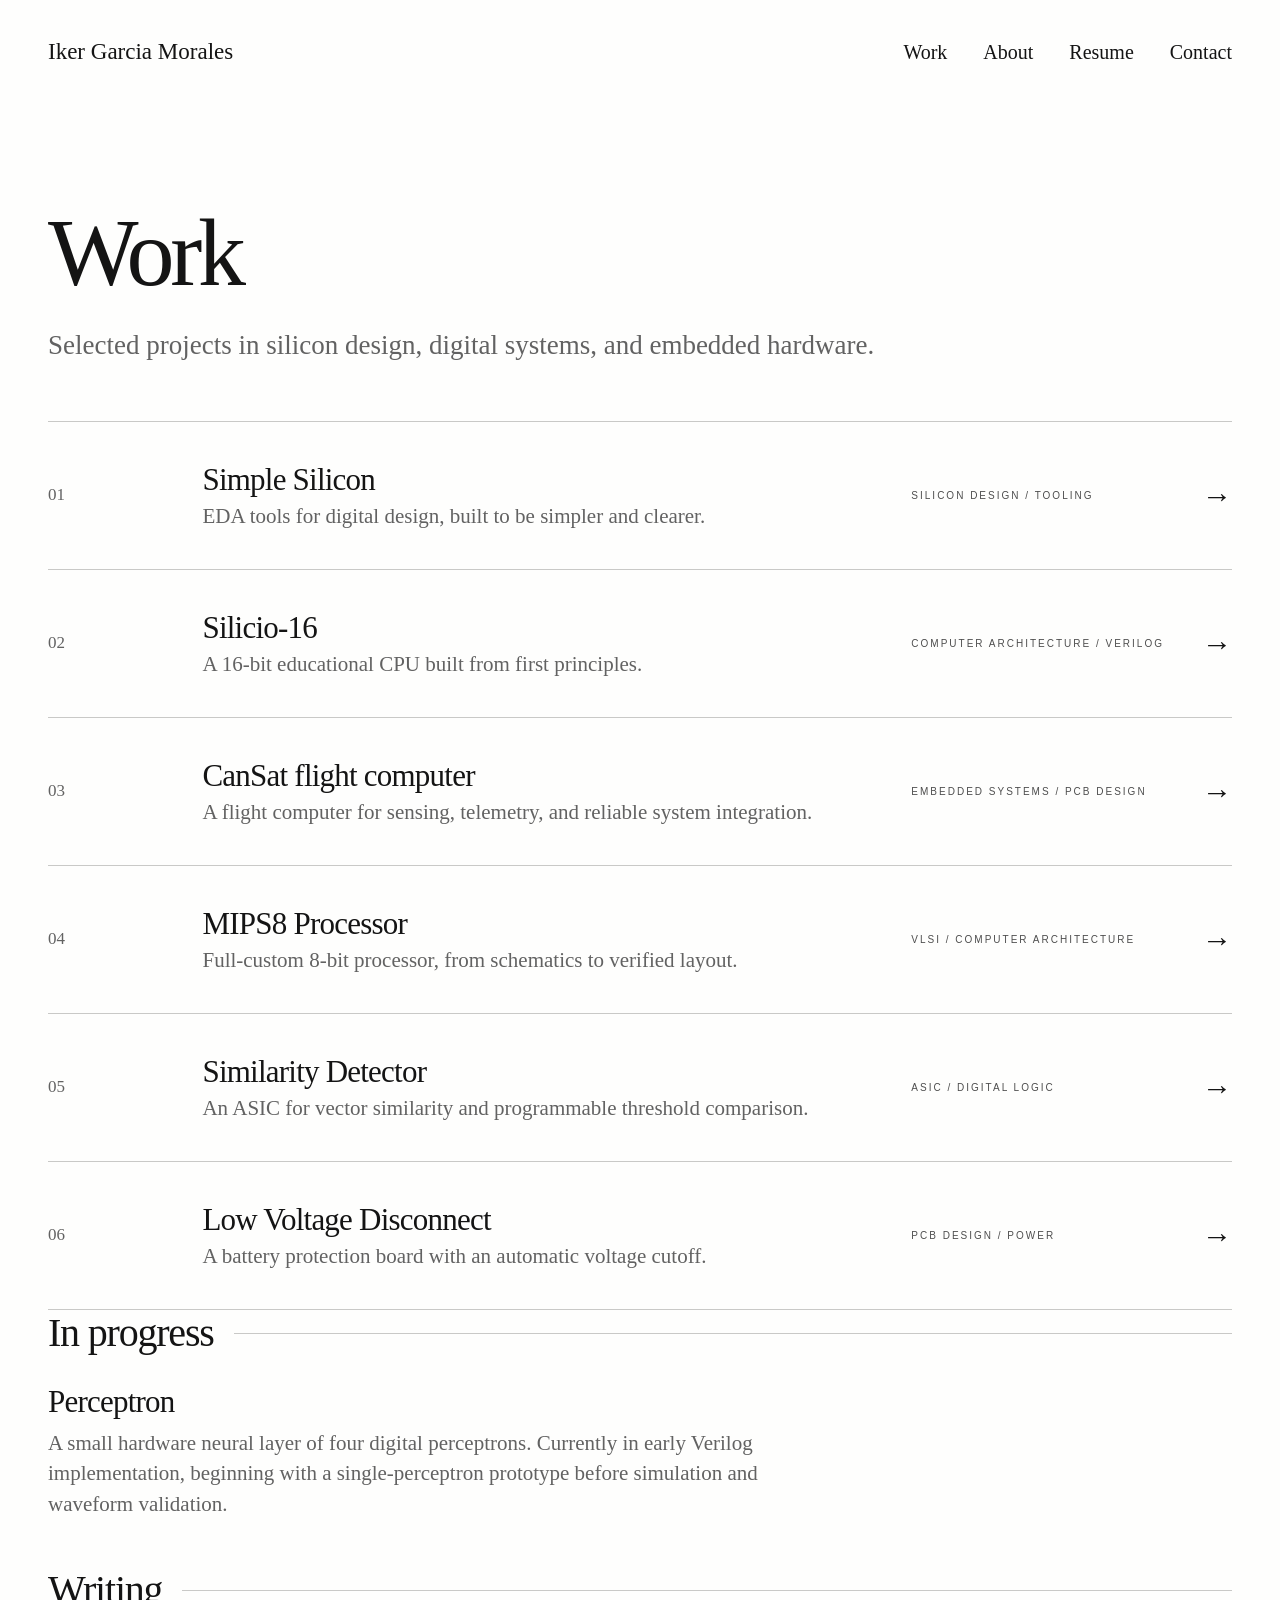
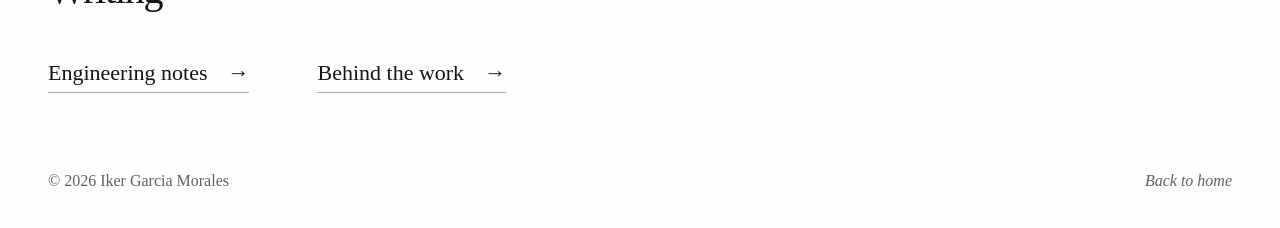
==== projects/index.html @ 311fda61 "Portada update" ====
<!DOCTYPE html>

<html lang="en"><head>
<meta charset="utf-8"/><meta content="width=device-width, initial-scale=1" name="viewport"/>
<title>Work | Iker Garcia Morales</title>
<meta content="Selected engineering projects by Iker Garcia Morales." name="description"/>
<link href="https://ikermora.com/projects/index.html" rel="canonical"/>
<meta content="website" property="og:type"/><meta content="Work | Iker Garcia Morales" property="og:title"/>
<meta content="Selected engineering projects by Iker Garcia Morales." property="og:description"/><meta content="https://ikermora.com/projects/index.html" property="og:url"/>
<meta content="https://ikermora.com/assets/social-preview.png" property="og:image"/><meta content="Silicon design, digital systems, and robotics. Iker Garcia Morales." property="og:image:alt"/>
<meta content="summary_large_image" name="twitter:card"/>
<link href="../assets/favicon-wafer.png" rel="icon" type="image/png"/><link href="../assets/favicon-wafer.png" rel="apple-touch-icon"/>
<link href="../styles.css?v=50" rel="stylesheet"/>
<script defer="" src="../analytics-config.js?v=1"></script><script defer="" src="../analytics.js?v=1"></script>
</head><body>
<a class="skip-link" href="#main">Skip to content</a>
<header class="site-header shell"><a class="brand" href="../">Iker Garcia Morales</a><nav aria-label="Primary navigation"><a href="../#work">Work</a><a href="../#about">About</a><a aria-label="Resume (PDF, opens in a new tab)" href="../files/Iker%27s%20Resume.pdf" rel="noopener" target="_blank">Resume</a><a href="../#contact">Contact</a></nav></header>
<main class="shell" id="main"><section class="page-hero"><h1>Work</h1><p class="hero-intro">Selected projects in silicon design, digital systems, and embedded hardware.</p></section><div class="project-index"><a class="project-row" href="simple-silicon.html"><span class="project-number">01</span><div class="project-label"><h3>Simple Silicon</h3><p>EDA tools for digital design, built to be simpler and clearer.</p></div><span class="project-meta">Silicon design / Tooling</span><span aria-hidden="true" class="row-arrow">→</span></a><a class="project-row" href="silicio-16.html"><span class="project-number">02</span><div class="project-label"><h3>Silicio-16</h3><p>A 16-bit educational CPU built from first principles.</p></div><span class="project-meta">Computer architecture / Verilog</span><span aria-hidden="true" class="row-arrow">→</span></a><a class="project-row" href="cansat-flight-computer.html"><span class="project-number">03</span><div class="project-label"><h3>CanSat flight computer</h3><p>A flight computer for sensing, telemetry, and reliable system integration.</p></div><span class="project-meta">Embedded systems / PCB design</span><span aria-hidden="true" class="row-arrow">→</span></a><a class="project-row" href="mips8-processor.html"><span class="project-number">04</span><div class="project-label"><h3>MIPS8 Processor</h3><p>Full-custom 8-bit processor, from schematics to verified layout.</p></div><span class="project-meta">VLSI / Computer architecture</span><span aria-hidden="true" class="row-arrow">→</span></a><a class="project-row" href="similarity-detector.html"><span class="project-number">05</span><div class="project-label"><h3>Similarity Detector</h3><p>An ASIC for vector similarity and programmable threshold comparison.</p></div><span class="project-meta">ASIC / Digital logic</span><span aria-hidden="true" class="row-arrow">→</span></a><a class="project-row" href="low-voltage-disconnect.html"><span class="project-number">06</span><div class="project-label"><h3>Low Voltage Disconnect</h3><p>A battery protection board with an automatic voltage cutoff.</p></div><span class="project-meta">PCB design / Power</span><span aria-hidden="true" class="row-arrow">→</span></a></div><section class="document-section"><h2 class="rule-heading">In progress</h2><h3>Perceptron</h3><p class="reading-width">A small hardware neural layer of four digital perceptrons. Currently in early Verilog implementation, beginning with a single-perceptron prototype before simulation and waveform validation.</p></section><section class="document-section" id="writing"><h2 class="rule-heading">Writing</h2><div class="hero-actions"><a class="text-link" href="../writing/notes.html">Engineering notes <span aria-hidden="true">→</span></a><a class="text-link" href="../writing/behind-the-work.html">Behind the work <span aria-hidden="true">→</span></a></div></section></main>
<footer class="site-footer shell"><span>© 2026 Iker Garcia Morales</span><a href="../">Back to home</a></footer>
</body></html>
---- styles.css ----
/* A quiet document: one serif, a neutral palette, and a consistent ruled grid. */
:root{color-scheme:light;--paper:#fefefd;--ink:#141414;--muted:#626262;--rule:#c9c9c7;--serif:"Times New Roman",Times,serif;--gutter:48px}
*{box-sizing:border-box}html{scroll-behavior:smooth;scroll-padding-top:32px}body{margin:0;background:var(--paper);color:var(--ink);font-family:var(--serif);font-size:21px;line-height:1.45;-webkit-font-smoothing:antialiased}a{color:inherit;text-decoration:none}a:hover{color:#555}button,input{font:inherit}button,a,input,summary{-webkit-tap-highlight-color:transparent}a:focus-visible,button:focus-visible,input:focus-visible,summary:focus-visible{outline:2px solid var(--ink);outline-offset:6px}::selection{background:#dededb;color:#111}.shell{width:100%;max-width:1536px;margin-inline:auto;padding-inline:var(--gutter)}h1,h2,h3,h4,p,figure,dl{margin:0}h1,h2,h3,h4,strong{font-weight:400}p{color:var(--muted)}p+p{margin-top:20px}img{display:block;max-width:100%;height:auto}button,summary{cursor:pointer}button{background:transparent;border:1px solid var(--rule);color:var(--ink);padding:9px 17px}button:hover{background:#f0f0ed}button:disabled{opacity:.45;cursor:default}.skip-link{position:fixed;top:12px;left:20px;z-index:10;background:var(--paper);padding:10px;transform:translateY(-160%)}.skip-link:focus{transform:none}
.site-header{display:flex;align-items:center;justify-content:space-between;gap:32px;min-height:104px}.brand{font-size:23px;white-space:nowrap}.site-header nav{display:flex;gap:36px;font-size:20px}.site-header nav a{position:relative;padding-block:5px}.site-header nav a:after{content:"";position:absolute;inset:auto 0 2px;height:1px;background:currentColor;transform:scaleX(0);transform-origin:left;transition:transform .18s}.site-header nav a:hover:after,.site-header nav a:focus-visible:after{transform:scaleX(1)}
.hero{padding-block:104px 76px;border-bottom:1px solid var(--rule)}.hero h1{font-size:clamp(66px,7.9vw,120px);line-height:.97;letter-spacing:-.044em;margin-bottom:50px}.hero-intro{font-size:27px;line-height:1.3;max-width:1130px}.principle{font-style:italic;font-size:27px;color:#363636;margin-top:36px}.hero-actions{display:flex;flex-wrap:wrap;gap:30px 68px;margin-top:46px}.text-link{display:inline-flex;align-items:baseline;gap:20px;border-bottom:1px solid #aaa;padding-bottom:4px;font-size:22px;line-height:1.3}.text-link span,.row-arrow{display:inline-block;transition:transform .18s}.text-link:hover span,.project-row:hover .row-arrow{transform:translateX(4px)}
.work-section{padding-top:64px;padding-bottom:72px;border-bottom:1px solid var(--rule)}.display-heading{font-size:clamp(58px,6.8vw,100px);line-height:1.05;letter-spacing:-.045em;margin-bottom:48px}.project-index{border-top:1px solid var(--rule)}.project-row{display:grid;grid-template-columns: minmax(66px,.65fr) minmax(0,3.5fr) minmax(200px,1.35fr) 30px;align-items:center;column-gap:28px;min-height:148px;border-bottom:1px solid var(--rule);padding:30px 0;transition:background .18s}.project-row:hover{background:#f7f7f4;color:var(--ink)}.project-number{font-size:17px;color:var(--muted);font-variant-numeric:tabular-nums}.project-label h3{font-size:31px;letter-spacing:-.025em;line-height:1.2}.project-label p{font-size:21px;line-height:1.35;margin-top:4px}.project-meta{font-family:Arial,Helvetica,sans-serif;font-size:10px;line-height:1.6;letter-spacing:2px;text-transform:uppercase;color:#4e4e4e}.row-arrow{font-size:30px;text-align:right}.work-section>.text-link{margin-top:38px}.about-section{display:grid;grid-template-columns:1fr 2fr;gap:70px;padding-block:66px 76px}.about-copy{max-width:780px;padding-top:10px;font-size:26px;line-height:1.4}.document-section{margin-bottom:48px}.rule-heading{display:flex;align-items:center;gap:20px;font-size:40px;letter-spacing:-.03em;line-height:1.15;margin-bottom:24px}.rule-heading:after{content:"";height:1px;flex:1;background:var(--rule)}.experience-list{display:grid;gap:22px}.experience-row{display:grid;grid-template-columns:210px minmax(250px,1.1fr) minmax(0,1.7fr);gap:28px;align-items:baseline}.experience-row h3{font-size:24px}.experience-row p{font-size:21px}.document-section>h3{font-size:31px;letter-spacing:-.025em;margin-bottom:3px}.contact-list>div{display:grid;grid-template-columns:145px 1fr;gap:24px}.contact-list dt{color:var(--muted)}dd{margin:0}.contact-list a:hover{text-decoration:underline;text-underline-offset:4px}.availability{font-style:italic;margin:28px 0 12px}.contact-section{margin-bottom:80px}.site-footer{display:flex;justify-content:space-between;gap:24px;padding-top:28px;padding-bottom:36px;color:var(--muted);font-size:16px}.site-footer:before{display:none}.site-footer a{font-style:italic}.reading-width{max-width:780px}
/* Project and writing pages share the same document shell. */
.page-hero{padding-block:100px 58px}.page-hero h1{font-size:clamp(64px,7.5vw,112px);letter-spacing:-.045em;line-height:1.02;max-width:1100px}.page-hero .hero-intro{margin-top:26px;max-width:1000px}.eyebrow{font-family:Arial,Helvetica,sans-serif;font-size:11px;letter-spacing:2px;text-transform:uppercase;margin-bottom:24px}.project-links{display:flex;flex-wrap:wrap;gap:20px 40px;margin-top:30px}.project-byline{display:flex;flex-wrap:wrap;gap:36px 80px;margin-top:50px}.project-byline dt{font-size:17px;color:var(--muted);margin-bottom:5px}.lead-figure{margin-bottom:76px}.lead-figure img{width:100%;max-height:700px;object-fit:contain;background:#f3f3f0}.lead-figure:not(.product-figure) img{padding:24px}.lead-figure figcaption,figcaption{font-size:17px;color:var(--muted);margin-top:12px}.case-section{display:grid;grid-template-columns:1fr 2fr;gap:64px;padding-block:38px 48px;border-top:1px solid var(--rule)}.case-section>h2{font-size:37px;letter-spacing:-.025em;line-height:1.1}.case-section>div{min-width:0}.case-section p{max-width:820px}.case-section ul,.case-section ol{padding-left:24px;color:var(--muted)}.case-section li+li{margin-top:6px}details{border-bottom:1px solid var(--rule)}details:first-child{border-top:1px solid var(--rule)}summary{padding:18px 32px 18px 0;font-size:25px;position:relative;list-style:none}summary::-webkit-details-marker{display:none}summary:after{content:"+";position:absolute;right:4px;top:18px;color:var(--muted)}details[open]>summary:after{content:"−"}.detail-copy{padding:4px 0 30px}.detail-copy img{margin-top:24px;object-fit:contain;max-height:660px;width:100%}.detail-copy h3{font-size:26px;margin-block:20px 12px}pre{font-family:monospace;font-size:14px;white-space:pre-wrap;overflow-wrap:anywhere;padding:22px;background:#f3f3f0}.project-facts dl>div{display:grid;grid-template-columns:150px 1fr;gap:24px;margin-bottom:20px}.project-facts dt{color:var(--muted)}.project-facts a{border-bottom:1px solid var(--rule);overflow-wrap:anywhere}.gallery-section{margin-block:36px 70px}.project-gallery{display:grid;grid-template-columns:1fr 1fr;gap:40px}.project-gallery img{width:100%;height:400px;object-fit:contain;background:#f3f3f0}.project-gallery-more{display:contents}.project-gallery figure{min-width:0}.product-workflow{display:flex;justify-content:space-between;gap:12px;padding-block:26px;margin-top:28px;border-block:1px solid var(--rule);font-size:24px}.silicio-spec-grid,.silicio-roadmap-grid{display:grid;grid-template-columns:1fr 1fr;gap:18px;margin-bottom:32px}.silicio-spec-grid>div,.silicio-roadmap-grid>div{display:flex;flex-direction:column}.silicio-spec-grid span,.silicio-roadmap-grid span{color:var(--muted);font-size:17px}.silicio-datapath-figure{margin-bottom:32px}.status-badge{font-size:15px;color:var(--muted)}.back-link{border-top:1px solid var(--rule);padding:30px 0 60px}.essay-body{max-width:850px;margin-left:auto;padding-bottom:80px}.essay-entry{padding:28px 0;border-top:1px solid var(--rule)}.essay-entry h2{font-size:32px;line-height:1.2;margin-bottom:18px}
/* Optional demonstrations: monochrome controls, readable outputs, no decorative chrome. */
.interactive-demo{padding-block:40px 64px;border-top:1px solid var(--rule)}.interactive-demo h2{font-size:40px;letter-spacing:-.03em}.interactive-demo h3{font-size:25px}.section-heading{margin-bottom:30px}.section-heading p{max-width:850px;margin-top:12px}.bit-controls,.logic-flow,.mips-demo,.cutoff-demo{display:flex;flex-wrap:wrap;gap:36px}.bit-controls>div{min-width:240px}.bit-row{display:flex;gap:5px;margin-top:12px}.bit-toggle{font-family:monospace;padding:8px 10px;font-size:17px}.bit-toggle[aria-pressed=true]{background:#222;color:white}.logic-flow{margin-top:32px;align-items:center}.logic-node{display:flex;flex-direction:column;gap:10px}.logic-node strong{font-family:monospace;font-size:25px}.logic-wire{height:1px;width:60px;background:var(--rule)}.threshold-control{display:flex;flex-direction:column;gap:10px}.threshold-control input{width:200px}input[type=range]{accent-color:#222;max-width:100%}.mips-program{flex:1;min-width:260px}.mips-stage{flex:2;min-width:280px}.mips-instruction-list{padding-left:28px;font-family:monospace;font-size:17px;line-height:2}.is-current,.is-active,.is-written{background:#e8e8e4;color:#111}.mips-stage-top,.register-grid,.telemetry-grid{display:grid;grid-template-columns:repeat(3,minmax(0,1fr));gap:22px}.mips-stage-top span,.telemetry-card>span{display:block;color:var(--muted);font-size:17px}.mips-stage-top strong,.telemetry-card strong{font-size:23px}.mips-datapath{display:flex;flex-wrap:wrap;align-items:center;gap:12px;padding-block:24px;font-size:17px}.register-file{margin-block:20px}.register-grid{grid-template-columns:repeat(4,minmax(0,1fr));margin-top:15px}.register-grid>div{display:flex;justify-content:space-between;gap:10px;border-bottom:1px solid var(--rule);padding:9px}.register-grid strong{font-family:monospace}.mips-controls,.auto-controls,.mission-actions{display:flex;flex-wrap:wrap;gap:14px;margin-top:24px}.mips-note{margin-block:20px}.cutoff-demo>div{flex:1;min-width:240px}.voltage-panel{display:flex;flex-direction:column;gap:16px}.voltage-panel>strong{font-size:36px}.circuit-visual{display:flex;align-items:center;justify-content:center;gap:16px}.battery-shell{width:60px;height:110px;border:1px solid #555;position:relative}.battery-fill{position:absolute;bottom:0;width:100%;background:#deded8}.battery-shell>span{position:relative;font-size:16px;display:block;padding-top:42px;text-align:center}.circuit-path{display:flex;align-items:center}.circuit-path>span{width:25px;height:1px;background:#555}.relay-switch{transform:rotate(-25deg);transform-origin:left}.is-connected .relay-switch{transform:none}.bulb{width:32px;height:32px;border:1px solid #555;border-radius:50%}.is-connected .bulb{background:#777}.status-card dl>div{display:flex;justify-content:space-between;gap:15px;margin-bottom:10px}.status-card p{font-size:18px;margin-top:20px}.mission-demo{display:grid;grid-template-columns:1fr 1fr;gap:40px}.mission-panel p{max-width:520px;margin-top:14px}.mission-visual{height:260px;position:relative;border-block:1px solid var(--rule)}.drone-line{font-size:16px;color:var(--muted);padding:8px}.altitude-track{position:absolute;inset:34px auto 10px 12px;display:flex;flex-direction:column;justify-content:space-between;font-size:14px;color:var(--muted)}.cansat-marker{position:absolute;left:55%;top:var(--cansat-y,88%)}.cansat-body{display:block;width:16px;height:22px;background:#444}.telemetry-grid{grid-column:1/-1;grid-template-columns:repeat(4,minmax(0,1fr))}.telemetry-card{border-top:1px solid var(--rule);padding-top:12px}.demo-label{font-size:17px;color:var(--muted)}
@media(min-width:1600px){.hero{padding-top:120px}}
@media(max-width:1100px){:root{--gutter:36px}.desktop-break{display:none}.hero h1{font-size:clamp(70px,9vw,105px)}.project-row{grid-template-columns:50px minmax(0,1fr) 210px 28px;gap:20px}.project-label h3{font-size:28px}.project-meta{font-size:9px;letter-spacing:1.5px}.experience-row{grid-template-columns:175px 1fr 1.2fr;gap:20px}.experience-row h3{font-size:22px}.experience-row p{font-size:19px}.about-section,.case-section{gap:40px}.hero-intro{font-size:25px}}
@media(max-width:760px){:root{--gutter:24px}body{font-size:19px}.site-header{align-items:flex-start;flex-direction:column;gap:17px;padding-top:26px;padding-bottom:15px;min-height:0}.brand{font-size:22px}.site-header nav{gap:28px;font-size:18px}.hero{padding-top:67px;padding-bottom:52px}.hero h1{font-size:clamp(48px,10.5vw,80px);line-height:1.02;letter-spacing:-.045em;margin-bottom:32px}.hero-intro{font-size:22px;line-height:1.4}.principle{font-size:22px;margin-top:26px;max-width:310px}.hero-actions{gap:26px 36px;margin-top:32px}.text-link{font-size:20px;gap:15px}.work-section{padding-block:42px 46px}.display-heading{font-size:58px;margin-bottom:32px}.project-row{grid-template-columns:30px minmax(0,1fr) 22px;gap:10px 16px;padding-block:25px;min-height:0}.project-number{align-self:start;padding-top:5px;font-size:15px}.project-label h3{font-size:27px}.project-label p{font-size:19px}.project-meta{grid-column:2;grid-row:2;font-size:9px;letter-spacing:1.5px}.row-arrow{grid-column:3;grid-row:1;font-size:26px}.about-section{display:block;padding-block:44px 52px}.about-section .display-heading{margin-bottom:24px}.about-copy{font-size:23px;padding:0}.document-section{margin-bottom:38px}.rule-heading{font-size:33px;gap:16px;margin-bottom:22px}.experience-list{gap:28px}.experience-row{grid-template-columns:1fr;gap:5px}.experience-row .date{font-size:17px}.experience-row h3{font-size:24px}.experience-row p+p{margin-top:0}.document-section>h3{font-size:27px}.contact-list>div{grid-template-columns:80px minmax(0,1fr);gap:12px;margin-bottom:4px}.contact-list dd{overflow-wrap:anywhere}.contact-section{margin-bottom:50px}.site-footer{font-size:14px;flex-direction:column;gap:10px;padding-bottom:26px}.page-hero{padding-block:60px 40px}.page-hero h1{font-size:clamp(48px,10.8vw,76px);overflow-wrap:anywhere}.page-hero .hero-intro{margin-top:20px}.project-links{gap:20px 28px}.project-byline{gap:24px 40px;margin-top:34px;font-size:19px}.lead-figure{margin-bottom:44px}.lead-figure:not(.product-figure) img{padding:12px}.case-section{grid-template-columns:1fr;gap:24px;padding-block:28px 38px}.case-section>h2{font-size:32px}.case-section p{font-size:20px}.project-gallery{grid-template-columns:1fr;gap:32px}.project-gallery img{height:auto;max-height:500px}.project-facts dl>div{grid-template-columns:1fr;gap:4px}summary{font-size:23px}.product-workflow{font-size:20px}.essay-body{padding-bottom:40px}.essay-entry h2{font-size:29px}.interactive-demo h2{font-size:34px}.mission-demo{grid-template-columns:1fr}.telemetry-grid{grid-template-columns:repeat(2,minmax(0,1fr))}.mips-stage-top{grid-template-columns:1fr}.mips-stage{min-width:0;width:100%}.bit-controls,.logic-flow{gap:24px}.logic-wire{width:20px}.logic-node strong{font-size:20px}.silicio-spec-grid,.silicio-roadmap-grid{grid-template-columns:1fr 1fr;font-size:18px}}
@media(prefers-reduced-motion:reduce){html{scroll-behavior:auto}*,*:before,*:after{transition:none!important;animation:none!important}}

/* Project demo refinements */
.mips-datapath .mips-stage{flex:0 1 auto;min-width:0;overflow-wrap:anywhere}
.mips-status-grid{display:grid;grid-template-columns:repeat(3,minmax(0,1fr));gap:22px}
.mips-status-grid span{display:block;color:var(--muted);font-size:17px}
.mips-status-grid strong{font-size:22px;overflow-wrap:anywhere}
.mips-register-grid{display:grid;grid-template-columns:repeat(4,minmax(0,1fr));gap:22px;margin-top:15px}
.mips-register-grid>div{display:flex;justify-content:space-between;gap:10px;border-bottom:1px solid var(--rule);padding:9px}
.mips-register-grid strong{font-family:monospace}
.mips-demo-actions{display:flex;flex-wrap:wrap;gap:14px;margin-top:24px}
.silicio-datapath-figure{margin:30px 0}
.silicio-datapath-figure img{width:100%;max-height:700px;object-fit:contain;background:#f3f3f0}
.case-roadmap>div{display:grid;grid-template-columns:minmax(0,1fr) auto;gap:24px;padding:10px 0;border-bottom:1px solid var(--rule)}
.case-roadmap span{color:var(--muted)}
.case-roadmap strong{font-size:17px}
.case-roadmap .is-current{background:#f1f1ee;padding-inline:10px}
@media(max-width:760px){.mips-status-grid{grid-template-columns:1fr}.mips-datapath{gap:8px}.mips-datapath .mips-stage{width:auto;max-width:100%;font-size:14px}.mips-register-grid{grid-template-columns:repeat(2,minmax(0,1fr));gap:12px}}
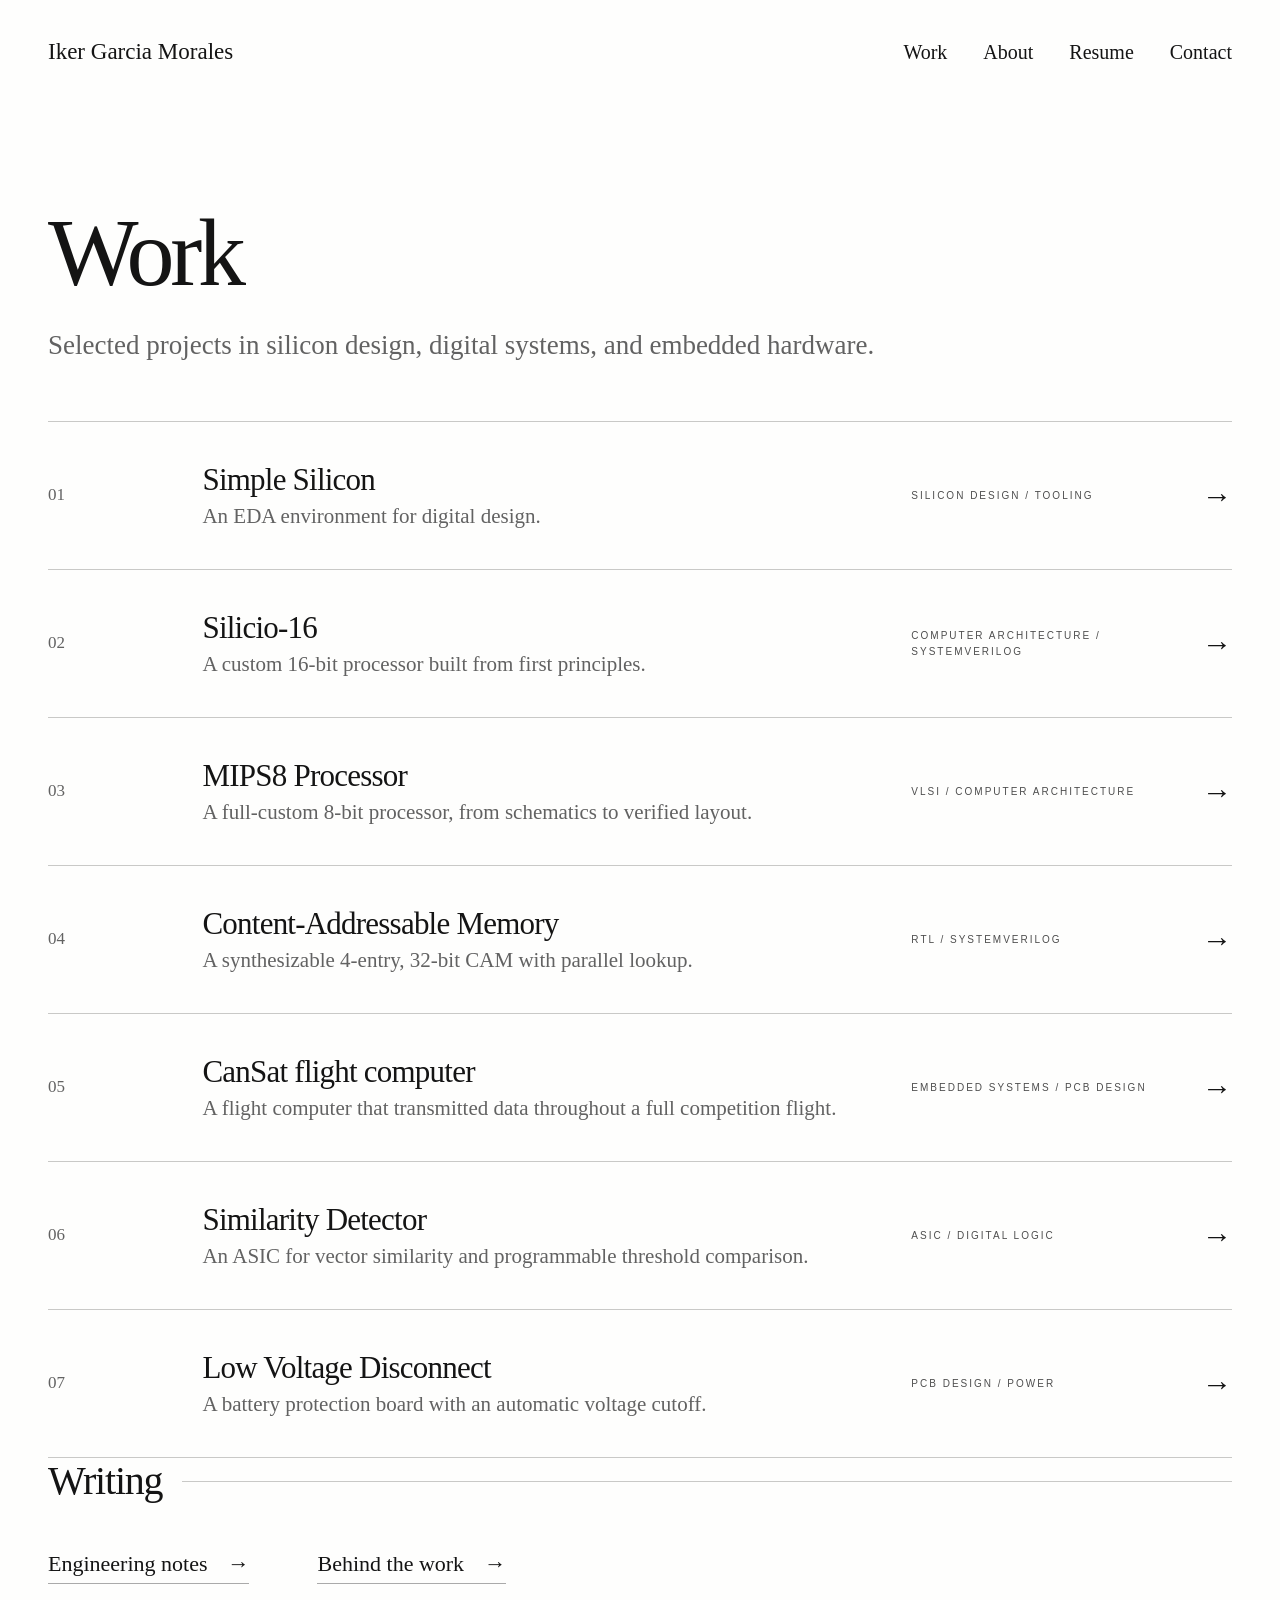
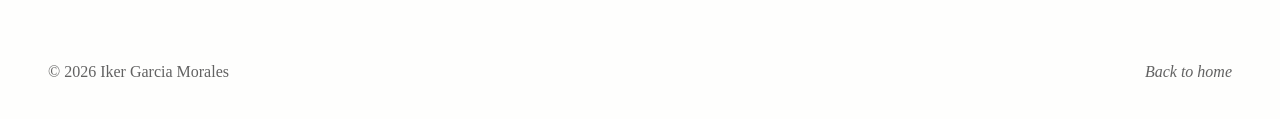
==== commit 2c6cc019: "Update" ====
--- a/projects/index.html
+++ b/projects/index.html
@@ -10,11 +10,11 @@
 <meta content="https://ikermora.com/assets/social-preview.png" property="og:image"/><meta content="Silicon design, digital systems, and robotics. Iker Garcia Morales." property="og:image:alt"/>
 <meta content="summary_large_image" name="twitter:card"/>
 <link href="../assets/favicon-wafer.png" rel="icon" type="image/png"/><link href="../assets/favicon-wafer.png" rel="apple-touch-icon"/>
-<link href="../styles.css?v=50" rel="stylesheet"/>
+<link href="../styles.css?v=51" rel="stylesheet"/>
 <script defer="" src="../analytics-config.js?v=1"></script><script defer="" src="../analytics.js?v=1"></script>
 </head><body>
-<a class="skip-link" href="#main">Skip to content</a>
-<header class="site-header shell"><a class="brand" href="../">Iker Garcia Morales</a><nav aria-label="Primary navigation"><a href="../#work">Work</a><a href="../#about">About</a><a aria-label="Resume (PDF, opens in a new tab)" href="../files/Iker%27s%20Resume.pdf" rel="noopener" target="_blank">Resume</a><a href="../#contact">Contact</a></nav></header>
-<main class="shell" id="main"><section class="page-hero"><h1>Work</h1><p class="hero-intro">Selected projects in silicon design, digital systems, and embedded hardware.</p></section><div class="project-index"><a class="project-row" href="simple-silicon.html"><span class="project-number">01</span><div class="project-label"><h3>Simple Silicon</h3><p>EDA tools for digital design, built to be simpler and clearer.</p></div><span class="project-meta">Silicon design / Tooling</span><span aria-hidden="true" class="row-arrow">→</span></a><a class="project-row" href="silicio-16.html"><span class="project-number">02</span><div class="project-label"><h3>Silicio-16</h3><p>A 16-bit educational CPU built from first principles.</p></div><span class="project-meta">Computer architecture / Verilog</span><span aria-hidden="true" class="row-arrow">→</span></a><a class="project-row" href="cansat-flight-computer.html"><span class="project-number">03</span><div class="project-label"><h3>CanSat flight computer</h3><p>A flight computer for sensing, telemetry, and reliable system integration.</p></div><span class="project-meta">Embedded systems / PCB design</span><span aria-hidden="true" class="row-arrow">→</span></a><a class="project-row" href="mips8-processor.html"><span class="project-number">04</span><div class="project-label"><h3>MIPS8 Processor</h3><p>Full-custom 8-bit processor, from schematics to verified layout.</p></div><span class="project-meta">VLSI / Computer architecture</span><span aria-hidden="true" class="row-arrow">→</span></a><a class="project-row" href="similarity-detector.html"><span class="project-number">05</span><div class="project-label"><h3>Similarity Detector</h3><p>An ASIC for vector similarity and programmable threshold comparison.</p></div><span class="project-meta">ASIC / Digital logic</span><span aria-hidden="true" class="row-arrow">→</span></a><a class="project-row" href="low-voltage-disconnect.html"><span class="project-number">06</span><div class="project-label"><h3>Low Voltage Disconnect</h3><p>A battery protection board with an automatic voltage cutoff.</p></div><span class="project-meta">PCB design / Power</span><span aria-hidden="true" class="row-arrow">→</span></a></div><section class="document-section"><h2 class="rule-heading">In progress</h2><h3>Perceptron</h3><p class="reading-width">A small hardware neural layer of four digital perceptrons. Currently in early Verilog implementation, beginning with a single-perceptron prototype before simulation and waveform validation.</p></section><section class="document-section" id="writing"><h2 class="rule-heading">Writing</h2><div class="hero-actions"><a class="text-link" href="../writing/notes.html">Engineering notes <span aria-hidden="true">→</span></a><a class="text-link" href="../writing/behind-the-work.html">Behind the work <span aria-hidden="true">→</span></a></div></section></main>
+<a class="skip-link" href="?section=main">Skip to content</a>
+<header class="site-header shell"><a class="brand" href="../">Iker Garcia Morales</a><nav aria-label="Primary navigation"><a href="../?section=work">Work</a><a href="../?section=about">About</a><a aria-label="Resume (PDF, opens in a new tab)" href="../files/Iker%27s%20Resume.pdf" rel="noopener" target="_blank">Resume</a><a href="../?section=contact">Contact</a></nav></header>
+<main class="shell" id="main"><section class="page-hero"><h1>Work</h1><p class="hero-intro">Selected projects in silicon design, digital systems, and embedded hardware.</p></section><div class="project-index"><a class="project-row" href="https://simplesilicon.app" rel="noopener noreferrer" target="_blank"><span class="project-number">01</span><div class="project-label"><h3>Simple Silicon</h3><p>An EDA environment for digital design.</p></div><span class="project-meta">Silicon design / Tooling</span><span aria-hidden="true" class="row-arrow">→</span></a><a class="project-row" href="silicio-16.html"><span class="project-number">02</span><div class="project-label"><h3>Silicio-16</h3><p>A custom 16-bit processor built from first principles.</p></div><span class="project-meta">Computer architecture / SystemVerilog</span><span aria-hidden="true" class="row-arrow">→</span></a><a class="project-row" href="mips8-processor.html"><span class="project-number">03</span><div class="project-label"><h3>MIPS8 Processor</h3><p>A full-custom 8-bit processor, from schematics to verified layout.</p></div><span class="project-meta">VLSI / Computer architecture</span><span aria-hidden="true" class="row-arrow">→</span></a><a class="project-row" href="content-addressable-memory.html"><span class="project-number">04</span><div class="project-label"><h3>Content-Addressable Memory</h3><p>A synthesizable 4-entry, 32-bit CAM with parallel lookup.</p></div><span class="project-meta">RTL / SystemVerilog</span><span aria-hidden="true" class="row-arrow">→</span></a><a class="project-row" href="cansat-flight-computer.html"><span class="project-number">05</span><div class="project-label"><h3>CanSat flight computer</h3><p>A flight computer that transmitted data throughout a full competition flight.</p></div><span class="project-meta">Embedded systems / PCB design</span><span aria-hidden="true" class="row-arrow">→</span></a><a class="project-row" href="similarity-detector.html"><span class="project-number">06</span><div class="project-label"><h3>Similarity Detector</h3><p>An ASIC for vector similarity and programmable threshold comparison.</p></div><span class="project-meta">ASIC / Digital logic</span><span aria-hidden="true" class="row-arrow">→</span></a><a class="project-row" href="low-voltage-disconnect.html"><span class="project-number">07</span><div class="project-label"><h3>Low Voltage Disconnect</h3><p>A battery protection board with an automatic voltage cutoff.</p></div><span class="project-meta">PCB design / Power</span><span aria-hidden="true" class="row-arrow">→</span></a></div><section class="document-section" id="writing"><h2 class="rule-heading">Writing</h2><div class="hero-actions"><a class="text-link" href="../writing/notes.html">Engineering notes <span aria-hidden="true">→</span></a><a class="text-link" href="../writing/behind-the-work.html">Behind the work <span aria-hidden="true">→</span></a></div></section></main>
 <footer class="site-footer shell"><span>© 2026 Iker Garcia Morales</span><a href="../">Back to home</a></footer>
-</body></html>+<script defer="" src="../script.js?v=51"></script></body></html>
--- a/styles.css
+++ b/styles.css
@@ -5,7 +5,7 @@
 .hero{padding-block:104px 76px;border-bottom:1px solid var(--rule)}.hero h1{font-size:clamp(66px,7.9vw,120px);line-height:.97;letter-spacing:-.044em;margin-bottom:50px}.hero-intro{font-size:27px;line-height:1.3;max-width:1130px}.principle{font-style:italic;font-size:27px;color:#363636;margin-top:36px}.hero-actions{display:flex;flex-wrap:wrap;gap:30px 68px;margin-top:46px}.text-link{display:inline-flex;align-items:baseline;gap:20px;border-bottom:1px solid #aaa;padding-bottom:4px;font-size:22px;line-height:1.3}.text-link span,.row-arrow{display:inline-block;transition:transform .18s}.text-link:hover span,.project-row:hover .row-arrow{transform:translateX(4px)}
 .work-section{padding-top:64px;padding-bottom:72px;border-bottom:1px solid var(--rule)}.display-heading{font-size:clamp(58px,6.8vw,100px);line-height:1.05;letter-spacing:-.045em;margin-bottom:48px}.project-index{border-top:1px solid var(--rule)}.project-row{display:grid;grid-template-columns: minmax(66px,.65fr) minmax(0,3.5fr) minmax(200px,1.35fr) 30px;align-items:center;column-gap:28px;min-height:148px;border-bottom:1px solid var(--rule);padding:30px 0;transition:background .18s}.project-row:hover{background:#f7f7f4;color:var(--ink)}.project-number{font-size:17px;color:var(--muted);font-variant-numeric:tabular-nums}.project-label h3{font-size:31px;letter-spacing:-.025em;line-height:1.2}.project-label p{font-size:21px;line-height:1.35;margin-top:4px}.project-meta{font-family:Arial,Helvetica,sans-serif;font-size:10px;line-height:1.6;letter-spacing:2px;text-transform:uppercase;color:#4e4e4e}.row-arrow{font-size:30px;text-align:right}.work-section>.text-link{margin-top:38px}.about-section{display:grid;grid-template-columns:1fr 2fr;gap:70px;padding-block:66px 76px}.about-copy{max-width:780px;padding-top:10px;font-size:26px;line-height:1.4}.document-section{margin-bottom:48px}.rule-heading{display:flex;align-items:center;gap:20px;font-size:40px;letter-spacing:-.03em;line-height:1.15;margin-bottom:24px}.rule-heading:after{content:"";height:1px;flex:1;background:var(--rule)}.experience-list{display:grid;gap:22px}.experience-row{display:grid;grid-template-columns:210px minmax(250px,1.1fr) minmax(0,1.7fr);gap:28px;align-items:baseline}.experience-row h3{font-size:24px}.experience-row p{font-size:21px}.document-section>h3{font-size:31px;letter-spacing:-.025em;margin-bottom:3px}.contact-list>div{display:grid;grid-template-columns:145px 1fr;gap:24px}.contact-list dt{color:var(--muted)}dd{margin:0}.contact-list a:hover{text-decoration:underline;text-underline-offset:4px}.availability{font-style:italic;margin:28px 0 12px}.contact-section{margin-bottom:80px}.site-footer{display:flex;justify-content:space-between;gap:24px;padding-top:28px;padding-bottom:36px;color:var(--muted);font-size:16px}.site-footer:before{display:none}.site-footer a{font-style:italic}.reading-width{max-width:780px}
 /* Project and writing pages share the same document shell. */
-.page-hero{padding-block:100px 58px}.page-hero h1{font-size:clamp(64px,7.5vw,112px);letter-spacing:-.045em;line-height:1.02;max-width:1100px}.page-hero .hero-intro{margin-top:26px;max-width:1000px}.eyebrow{font-family:Arial,Helvetica,sans-serif;font-size:11px;letter-spacing:2px;text-transform:uppercase;margin-bottom:24px}.project-links{display:flex;flex-wrap:wrap;gap:20px 40px;margin-top:30px}.project-byline{display:flex;flex-wrap:wrap;gap:36px 80px;margin-top:50px}.project-byline dt{font-size:17px;color:var(--muted);margin-bottom:5px}.lead-figure{margin-bottom:76px}.lead-figure img{width:100%;max-height:700px;object-fit:contain;background:#f3f3f0}.lead-figure:not(.product-figure) img{padding:24px}.lead-figure figcaption,figcaption{font-size:17px;color:var(--muted);margin-top:12px}.case-section{display:grid;grid-template-columns:1fr 2fr;gap:64px;padding-block:38px 48px;border-top:1px solid var(--rule)}.case-section>h2{font-size:37px;letter-spacing:-.025em;line-height:1.1}.case-section>div{min-width:0}.case-section p{max-width:820px}.case-section ul,.case-section ol{padding-left:24px;color:var(--muted)}.case-section li+li{margin-top:6px}details{border-bottom:1px solid var(--rule)}details:first-child{border-top:1px solid var(--rule)}summary{padding:18px 32px 18px 0;font-size:25px;position:relative;list-style:none}summary::-webkit-details-marker{display:none}summary:after{content:"+";position:absolute;right:4px;top:18px;color:var(--muted)}details[open]>summary:after{content:"−"}.detail-copy{padding:4px 0 30px}.detail-copy img{margin-top:24px;object-fit:contain;max-height:660px;width:100%}.detail-copy h3{font-size:26px;margin-block:20px 12px}pre{font-family:monospace;font-size:14px;white-space:pre-wrap;overflow-wrap:anywhere;padding:22px;background:#f3f3f0}.project-facts dl>div{display:grid;grid-template-columns:150px 1fr;gap:24px;margin-bottom:20px}.project-facts dt{color:var(--muted)}.project-facts a{border-bottom:1px solid var(--rule);overflow-wrap:anywhere}.gallery-section{margin-block:36px 70px}.project-gallery{display:grid;grid-template-columns:1fr 1fr;gap:40px}.project-gallery img{width:100%;height:400px;object-fit:contain;background:#f3f3f0}.project-gallery-more{display:contents}.project-gallery figure{min-width:0}.product-workflow{display:flex;justify-content:space-between;gap:12px;padding-block:26px;margin-top:28px;border-block:1px solid var(--rule);font-size:24px}.silicio-spec-grid,.silicio-roadmap-grid{display:grid;grid-template-columns:1fr 1fr;gap:18px;margin-bottom:32px}.silicio-spec-grid>div,.silicio-roadmap-grid>div{display:flex;flex-direction:column}.silicio-spec-grid span,.silicio-roadmap-grid span{color:var(--muted);font-size:17px}.silicio-datapath-figure{margin-bottom:32px}.status-badge{font-size:15px;color:var(--muted)}.back-link{border-top:1px solid var(--rule);padding:30px 0 60px}.essay-body{max-width:850px;margin-left:auto;padding-bottom:80px}.essay-entry{padding:28px 0;border-top:1px solid var(--rule)}.essay-entry h2{font-size:32px;line-height:1.2;margin-bottom:18px}
+.page-hero{padding-block:100px 58px}.page-hero h1{font-size:clamp(64px,7.5vw,112px);letter-spacing:-.045em;line-height:1.02;max-width:1100px}.page-hero .hero-intro{margin-top:26px;max-width:1000px}.eyebrow{font-family:Arial,Helvetica,sans-serif;font-size:11px;letter-spacing:2px;text-transform:uppercase;margin-bottom:24px}.project-links{display:flex;flex-wrap:wrap;gap:20px 40px;margin-top:30px}.project-byline{display:flex;flex-wrap:wrap;gap:36px 80px;margin-top:50px}.project-byline dt{font-size:17px;color:var(--muted);margin-bottom:5px}.lead-figure{margin-bottom:76px}.lead-figure img{width:100%;max-height:700px;object-fit:contain;background:#f3f3f0}.lead-figure:not(.product-figure) img{padding:24px}.lead-figure figcaption,figcaption{font-size:17px;color:var(--muted);margin-top:12px}.case-section{display:grid;grid-template-columns:1fr 2fr;gap:64px;padding-block:38px 48px;border-top:1px solid var(--rule)}.case-section>h2{font-size:37px;letter-spacing:-.025em;line-height:1.1}.case-section>div{min-width:0}.case-section p{max-width:820px}.case-section ul,.case-section ol{padding-left:24px;color:var(--muted)}.case-section li+li{margin-top:6px}details{border-bottom:1px solid var(--rule)}details:first-child{border-top:1px solid var(--rule)}summary{padding:18px 32px 18px 0;font-size:25px;position:relative;list-style:none}summary::-webkit-details-marker{display:none}summary:after{content:"+";position:absolute;right:4px;top:18px;color:var(--muted)}details[open]>summary:after{content:"−"}.detail-copy{padding:4px 0 30px}.detail-copy img{margin-top:24px;object-fit:contain;max-height:660px;width:100%}.detail-copy h3{font-size:26px;margin-block:20px 12px}pre{font-family:monospace;font-size:14px;white-space:pre-wrap;overflow-wrap:anywhere;padding:22px;background:#f3f3f0}.project-facts dl>div{display:grid;grid-template-columns:150px 1fr;gap:24px;margin-bottom:20px}.project-facts dt{color:var(--muted)}.project-facts a{border-bottom:1px solid var(--rule);overflow-wrap:anywhere}.gallery-section{margin-block:36px 70px}.project-gallery{display:grid;grid-template-columns:1fr 1fr;gap:40px}.project-gallery img{width:100%;height:400px;object-fit:contain;background:#f3f3f0}.project-gallery-more{display:contents}.project-gallery figure{min-width:0}.product-workflow{display:flex;flex-wrap:wrap;justify-content:space-between;gap:12px;padding-block:26px;margin-top:28px;border-block:1px solid var(--rule);font-size:24px}.silicio-spec-grid,.silicio-roadmap-grid{display:grid;grid-template-columns:1fr 1fr;gap:18px;margin-bottom:32px}.silicio-spec-grid>div,.silicio-roadmap-grid>div{display:flex;flex-direction:column}.silicio-spec-grid span,.silicio-roadmap-grid span{color:var(--muted);font-size:17px}.silicio-datapath-figure{margin-bottom:32px}.status-badge{font-size:15px;color:var(--muted)}.back-link{border-top:1px solid var(--rule);padding:30px 0 60px}.essay-body{max-width:850px;margin-left:auto;padding-bottom:80px}.essay-entry{padding:28px 0;border-top:1px solid var(--rule)}.essay-entry h2{font-size:32px;line-height:1.2;margin-bottom:18px}
 /* Optional demonstrations: monochrome controls, readable outputs, no decorative chrome. */
 .interactive-demo{padding-block:40px 64px;border-top:1px solid var(--rule)}.interactive-demo h2{font-size:40px;letter-spacing:-.03em}.interactive-demo h3{font-size:25px}.section-heading{margin-bottom:30px}.section-heading p{max-width:850px;margin-top:12px}.bit-controls,.logic-flow,.mips-demo,.cutoff-demo{display:flex;flex-wrap:wrap;gap:36px}.bit-controls>div{min-width:240px}.bit-row{display:flex;gap:5px;margin-top:12px}.bit-toggle{font-family:monospace;padding:8px 10px;font-size:17px}.bit-toggle[aria-pressed=true]{background:#222;color:white}.logic-flow{margin-top:32px;align-items:center}.logic-node{display:flex;flex-direction:column;gap:10px}.logic-node strong{font-family:monospace;font-size:25px}.logic-wire{height:1px;width:60px;background:var(--rule)}.threshold-control{display:flex;flex-direction:column;gap:10px}.threshold-control input{width:200px}input[type=range]{accent-color:#222;max-width:100%}.mips-program{flex:1;min-width:260px}.mips-stage{flex:2;min-width:280px}.mips-instruction-list{padding-left:28px;font-family:monospace;font-size:17px;line-height:2}.is-current,.is-active,.is-written{background:#e8e8e4;color:#111}.mips-stage-top,.register-grid,.telemetry-grid{display:grid;grid-template-columns:repeat(3,minmax(0,1fr));gap:22px}.mips-stage-top span,.telemetry-card>span{display:block;color:var(--muted);font-size:17px}.mips-stage-top strong,.telemetry-card strong{font-size:23px}.mips-datapath{display:flex;flex-wrap:wrap;align-items:center;gap:12px;padding-block:24px;font-size:17px}.register-file{margin-block:20px}.register-grid{grid-template-columns:repeat(4,minmax(0,1fr));margin-top:15px}.register-grid>div{display:flex;justify-content:space-between;gap:10px;border-bottom:1px solid var(--rule);padding:9px}.register-grid strong{font-family:monospace}.mips-controls,.auto-controls,.mission-actions{display:flex;flex-wrap:wrap;gap:14px;margin-top:24px}.mips-note{margin-block:20px}.cutoff-demo>div{flex:1;min-width:240px}.voltage-panel{display:flex;flex-direction:column;gap:16px}.voltage-panel>strong{font-size:36px}.circuit-visual{display:flex;align-items:center;justify-content:center;gap:16px}.battery-shell{width:60px;height:110px;border:1px solid #555;position:relative}.battery-fill{position:absolute;bottom:0;width:100%;background:#deded8}.battery-shell>span{position:relative;font-size:16px;display:block;padding-top:42px;text-align:center}.circuit-path{display:flex;align-items:center}.circuit-path>span{width:25px;height:1px;background:#555}.relay-switch{transform:rotate(-25deg);transform-origin:left}.is-connected .relay-switch{transform:none}.bulb{width:32px;height:32px;border:1px solid #555;border-radius:50%}.is-connected .bulb{background:#777}.status-card dl>div{display:flex;justify-content:space-between;gap:15px;margin-bottom:10px}.status-card p{font-size:18px;margin-top:20px}.mission-demo{display:grid;grid-template-columns:1fr 1fr;gap:40px}.mission-panel p{max-width:520px;margin-top:14px}.mission-visual{height:260px;position:relative;border-block:1px solid var(--rule)}.drone-line{font-size:16px;color:var(--muted);padding:8px}.altitude-track{position:absolute;inset:34px auto 10px 12px;display:flex;flex-direction:column;justify-content:space-between;font-size:14px;color:var(--muted)}.cansat-marker{position:absolute;left:55%;top:var(--cansat-y,88%)}.cansat-body{display:block;width:16px;height:22px;background:#444}.telemetry-grid{grid-column:1/-1;grid-template-columns:repeat(4,minmax(0,1fr))}.telemetry-card{border-top:1px solid var(--rule);padding-top:12px}.demo-label{font-size:17px;color:var(--muted)}
 @media(min-width:1600px){.hero{padding-top:120px}}
@@ -28,4 +28,10 @@
 .case-roadmap span{color:var(--muted)}
 .case-roadmap strong{font-size:17px}
 .case-roadmap .is-current{background:#f1f1ee;padding-inline:10px}
-@media(max-width:760px){.mips-status-grid{grid-template-columns:1fr}.mips-datapath{gap:8px}.mips-datapath .mips-stage{width:auto;max-width:100%;font-size:14px}.mips-register-grid{grid-template-columns:repeat(2,minmax(0,1fr));gap:12px}}
+.github-section>.text-link{margin-top:28px}
+.github-activity-list{border-top:1px solid var(--rule)}
+.github-activity-row{display:grid;grid-template-columns:minmax(0,1fr) auto;gap:24px;padding:18px 0;border-bottom:1px solid var(--rule)}
+.github-activity-row time,.github-status{color:var(--muted);font-size:17px}
+.github-activity-row:hover span{transform:translateX(3px)}
+.github-activity-row span{transition:transform .18s}
+@media(max-width:760px){.mips-status-grid{grid-template-columns:1fr}.mips-datapath{gap:8px}.mips-datapath .mips-stage{width:auto;max-width:100%;font-size:14px}.mips-register-grid{grid-template-columns:repeat(2,minmax(0,1fr));gap:12px}.github-activity-row{grid-template-columns:1fr;gap:3px}.github-activity-row time{font-size:15px}}
